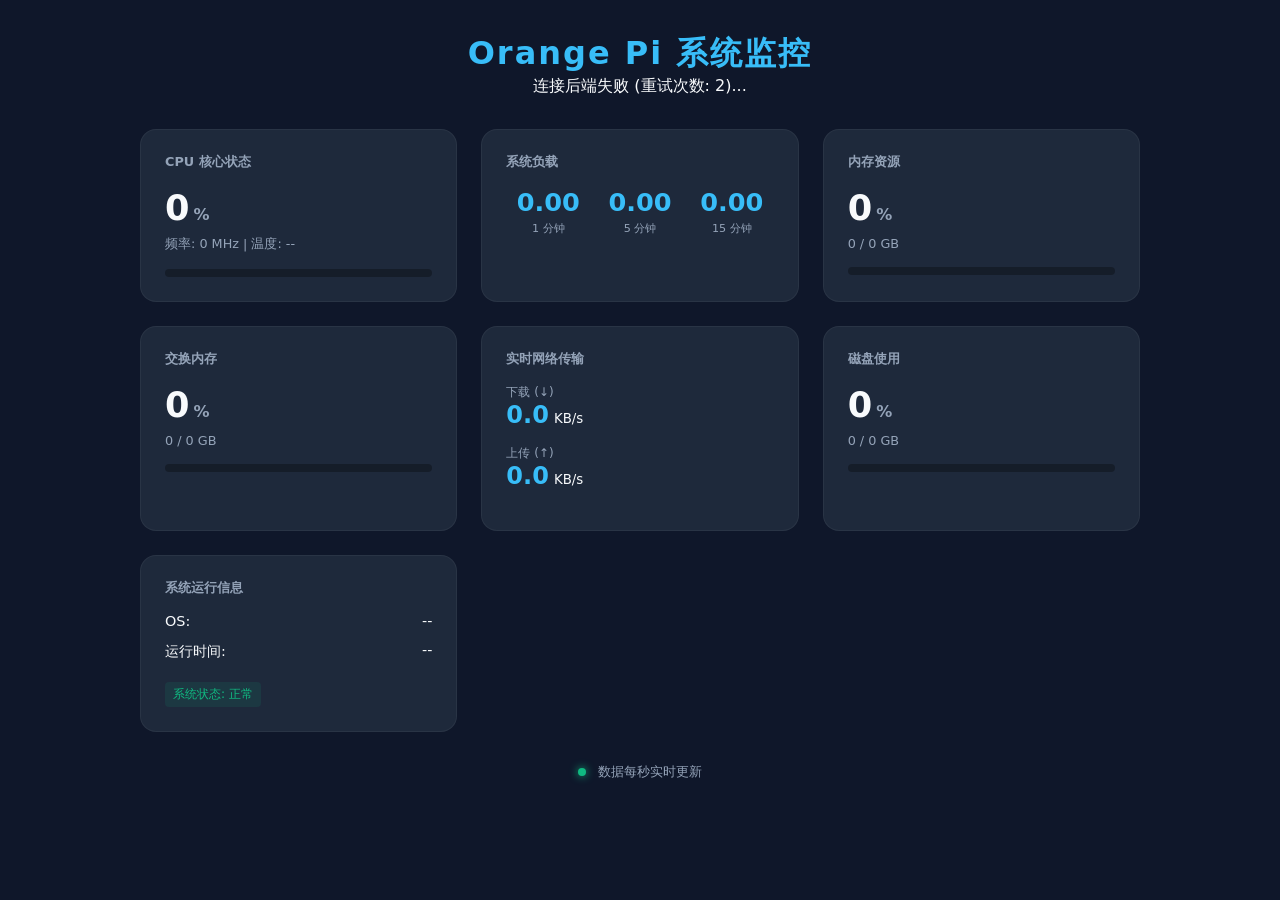
==== index.html @ 9b6dc2a8 "feat: 新增系统负载、交换内存、磁盘使用三张监控卡片 后端 (sensor.go): - SystemStats 新增 load_1/load_5/load_15、swap_usage/swap_" ====
<!DOCTYPE html>
<html lang="zh-CN">

<head>
	<meta charset="UTF-8">
	<meta name="viewport" content="width=device-width, initial-scale=1.0">
	<title>System Monitor</title>
	<link rel="stylesheet" href="static/css/style.css">
</head>

<body>
	<header>
		<h1>Orange Pi 系统监控</h1>
		<p id="local-time">正在连接服务器...</p>
	</header>

	<div class="container">
		<div class="card">
			<div class="card-title">CPU 核心状态</div>
			<div class="card-value"><span id="cpu-usage">0</span><span class="card-unit">%</span></div>
			<p class="card-subtitle">频率: <span id="cpu-freq">0</span> MHz | 温度: <span id="cpu-temp">--</span></p>
			<div class="progress-container">
				<div id="cpu-bar" class="progress-bar"></div>
			</div>
		</div>

		<div class="card">
			<div class="card-title">系统负载</div>
			<div class="load-row">
				<div class="load-item">
					<span class="load-value" id="load-1">0.00</span>
					<span class="load-label">1 分钟</span>
				</div>
				<div class="load-item">
					<span class="load-value" id="load-5">0.00</span>
					<span class="load-label">5 分钟</span>
				</div>
				<div class="load-item">
					<span class="load-value" id="load-15">0.00</span>
					<span class="load-label">15 分钟</span>
				</div>
			</div>
		</div>

		<div class="card">
			<div class="card-title">内存资源</div>
			<div class="card-value"><span id="mem-usage">0</span><span class="card-unit">%</span></div>
			<p id="mem-summary" class="card-subtitle">0 / 0 GB</p>
			<div class="progress-container">
				<div id="mem-bar" class="progress-bar"></div>
			</div>
		</div>

		<div class="card">
			<div class="card-title">交换内存</div>
			<div class="card-value"><span id="swap-usage">0</span><span class="card-unit">%</span></div>
			<p id="swap-summary" class="card-subtitle">0 / 0 GB</p>
			<div class="progress-container">
				<div id="swap-bar" class="progress-bar"></div>
			</div>
		</div>

		<div class="card">
			<div class="card-title">实时网络传输</div>
			<div class="net-item">
				<span class="net-label">下载 (↓)</span>
				<span class="net-speed" id="net-down">0.0</span> <small>KB/s</small>
			</div>
			<div class="net-item">
				<span class="net-label">上传 (↑)</span>
				<span class="net-speed" id="net-up">0.0</span> <small>KB/s</small>
			</div>
		</div>

		<div class="card">
			<div class="card-title">磁盘使用</div>
			<div class="card-value"><span id="disk-usage">0</span><span class="card-unit">%</span></div>
			<p id="disk-summary" class="card-subtitle">0 / 0 GB</p>
			<div class="progress-container">
				<div id="disk-bar" class="progress-bar"></div>
			</div>
		</div>

		<div class="card">
			<div class="card-title">系统运行信息</div>
			<div class="info-row"><span>OS:</span> <span id="sys-os">--</span></div>
			<div class="info-row"><span>运行时间:</span> <span id="sys-uptime">--</span></div>
			<div class="status-badge">系统状态: 正常</div>
		</div>
	</div>

	<div class="status-footer">
		<span class="status-dot"></span> 数据每秒实时更新
	</div>

	<script src="static/js/app.js"></script>
</body>

</html>
---- static/css/style.css ----
:root {
	--bg-color: #0f172a;
	--card-bg: #1e293b;
	--accent-color: #38bdf8;
	--text-main: #f8fafc;
	--text-dim: #94a3b8;
	--success: #10b981;
}

* {
	margin: 0;
	padding: 0;
	box-sizing: border-box;
}

body {
	background-color: var(--bg-color);
	font-family: system-ui, -apple-system, sans-serif;
	color: var(--text-main);
	padding: 2rem;
	display: flex;
	flex-direction: column;
	align-items: center;
}

header {
	text-align: center;
	margin-bottom: 2rem;
}

header h1 {
	color: var(--accent-color);
	letter-spacing: 2px;
}

.container {
	display: grid;
	grid-template-columns: repeat(auto-fit, minmax(240px, 1fr));
	gap: 1.5rem;
	width: 100%;
	max-width: 1000px;
}

.card {
	background: var(--card-bg);
	padding: 1.5rem;
	border-radius: 1rem;
	border: 1px solid rgba(255, 255, 255, 0.05);
}

.card-title {
	color: var(--text-dim);
	font-size: 0.8rem;
	margin-bottom: 1rem;
	font-weight: bold;
}

.card-value {
	font-size: 2.2rem;
	font-weight: 800;
}

.card-unit {
	font-size: 1rem;
	color: var(--text-dim);
	margin-left: 4px;
}

.card-subtitle {
	font-size: 0.8rem;
	color: var(--text-dim);
	margin-top: 8px;
}

.progress-container {
	height: 8px;
	background: rgba(0, 0, 0, 0.3);
	border-radius: 4px;
	margin-top: 1rem;
	overflow: hidden;
}

.progress-bar {
	height: 100%;
	width: 0%;
	background: linear-gradient(90deg, var(--accent-color), #818cf8);
	transition: width 0.5s ease;
}

/* 负载均值 */
.load-row {
	display: flex;
	justify-content: space-between;
	gap: 0.5rem;
}

.load-item {
	text-align: center;
	flex: 1;
}

.load-value {
	display: block;
	font-size: 1.6rem;
	font-weight: 800;
	color: var(--accent-color);
}

.load-label {
	display: block;
	font-size: 0.7rem;
	color: var(--text-dim);
	margin-top: 4px;
}

/* 系统与网络板块特定样式 */
.info-row {
	display: flex;
	justify-content: space-between;
	margin-bottom: 0.8rem;
	font-size: 0.9rem;
}

.status-badge {
	display: inline-block;
	padding: 4px 8px;
	background: rgba(16, 185, 129, 0.1);
	color: var(--success);
	border-radius: 4px;
	font-size: 0.75rem;
	margin-top: 0.5rem;
}

.net-item {
	margin-bottom: 1rem;
}

.net-label {
	display: block;
	font-size: 0.75rem;
	color: var(--text-dim);
}

.net-speed {
	font-size: 1.5rem;
	font-weight: bold;
	color: var(--accent-color);
}

.status-footer {
	margin-top: 2rem;
	color: var(--text-dim);
	font-size: 0.8rem;
}

.status-dot {
	height: 8px;
	width: 8px;
	background: var(--success);
	border-radius: 50%;
	display: inline-block;
	margin-right: 8px;
	box-shadow: 0 0 8px var(--success);
}
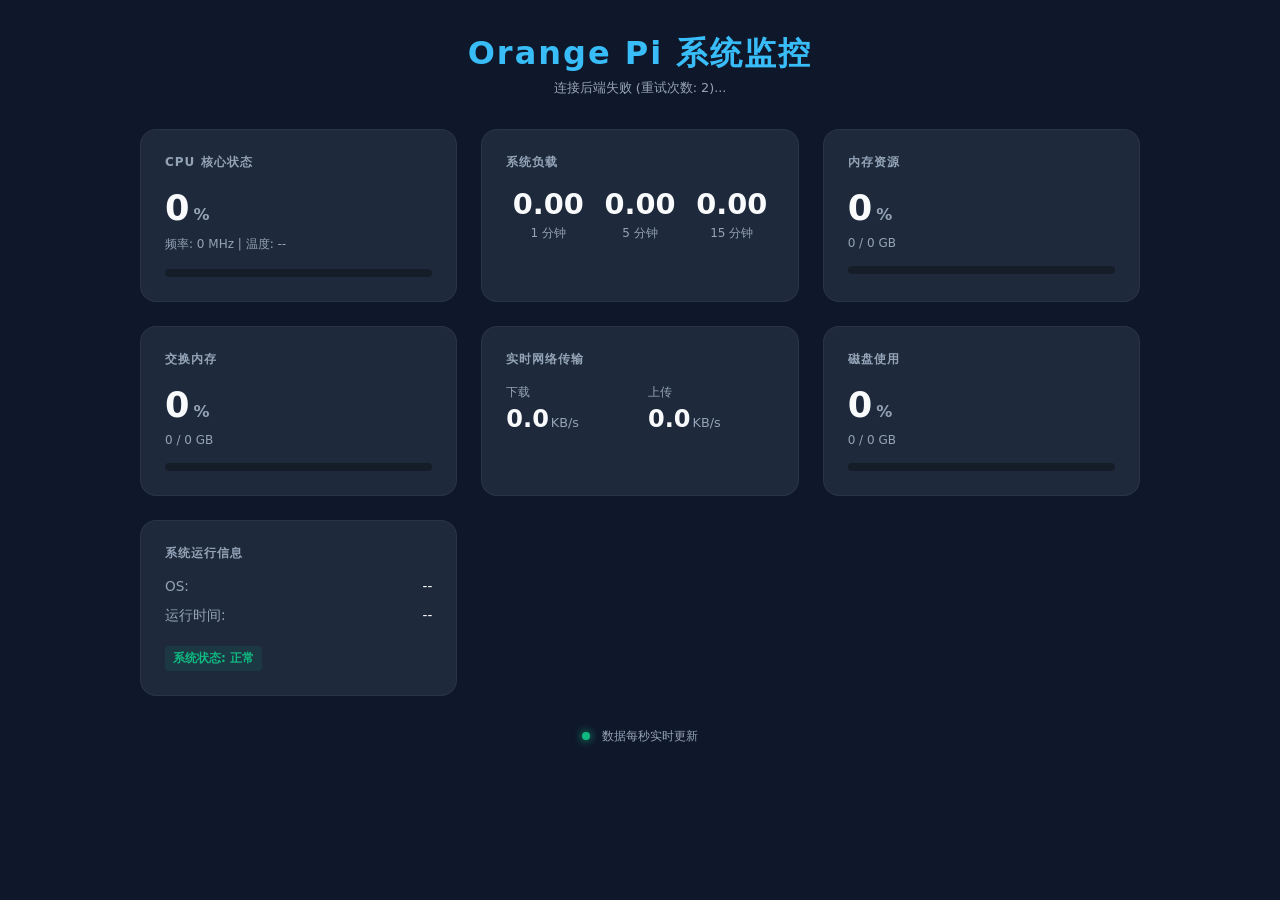
==== commit b4b33e98: "style: 统一卡片字体、颜色、大小，规范化设计体系 统一规则： - 所有主数值: font-weight 800 / color --text-main（不再混用蓝色） - 所有标签/副标题: 0" ====
--- a/index.html
+++ b/index.html
@@ -5,7 +5,7 @@
 	<meta charset="UTF-8">
 	<meta name="viewport" content="width=device-width, initial-scale=1.0">
 	<title>System Monitor</title>
-	<link rel="stylesheet" href="static/css/style.css">
+	<link rel="stylesheet" href="static/css/style.css?v=3">
 </head>
 
 <body>
@@ -62,13 +62,15 @@
 
 		<div class="card">
 			<div class="card-title">实时网络传输</div>
-			<div class="net-item">
-				<span class="net-label">下载 (↓)</span>
-				<span class="net-speed" id="net-down">0.0</span> <small>KB/s</small>
-			</div>
-			<div class="net-item">
-				<span class="net-label">上传 (↑)</span>
-				<span class="net-speed" id="net-up">0.0</span> <small>KB/s</small>
+			<div class="net-row">
+				<div class="net-item">
+					<span class="net-label">下载</span>
+					<span class="net-value" id="net-down">0.0</span><span class="net-unit">KB/s</span>
+				</div>
+				<div class="net-item">
+					<span class="net-label">上传</span>
+					<span class="net-value" id="net-up">0.0</span><span class="net-unit">KB/s</span>
+				</div>
 			</div>
 		</div>
 
@@ -93,7 +95,7 @@
 		<span class="status-dot"></span> 数据每秒实时更新
 	</div>
 
-	<script src="static/js/app.js"></script>
+	<script src="static/js/app.js?v=3"></script>
 </body>
 
 </html>
--- a/static/css/style.css
+++ b/static/css/style.css
@@ -5,6 +5,7 @@
 	--text-main: #f8fafc;
 	--text-dim: #94a3b8;
 	--success: #10b981;
+	--danger: #ef4444;
 }
 
 * {
@@ -31,6 +32,12 @@
 header h1 {
 	color: var(--accent-color);
 	letter-spacing: 2px;
+}
+
+#local-time {
+	color: var(--text-dim);
+	font-size: 0.8rem;
+	margin-top: 4px;
 }
 
 .container {
@@ -41,6 +48,7 @@
 	max-width: 1000px;
 }
 
+/* ===== 卡片容器 ===== */
 .card {
 	background: var(--card-bg);
 	padding: 1.5rem;
@@ -50,11 +58,14 @@
 
 .card-title {
 	color: var(--text-dim);
-	font-size: 0.8rem;
+	font-size: 0.75rem;
+	text-transform: uppercase;
+	letter-spacing: 1px;
 	margin-bottom: 1rem;
-	font-weight: bold;
-}
-
+	font-weight: 600;
+}
+
+/* ===== 主数值（CPU / 内存 / 交换 / 磁盘 通用）===== */
 .card-value {
 	font-size: 2.2rem;
 	font-weight: 800;
@@ -67,11 +78,12 @@
 }
 
 .card-subtitle {
-	font-size: 0.8rem;
+	font-size: 0.75rem;
 	color: var(--text-dim);
 	margin-top: 8px;
 }
 
+/* ===== 进度条（CPU / 内存 / 交换 / 磁盘 通用）===== */
 .progress-container {
 	height: 8px;
 	background: rgba(0, 0, 0, 0.3);
@@ -87,7 +99,7 @@
 	transition: width 0.5s ease;
 }
 
-/* 负载均值 */
+/* ===== 系统负载（三列布局）===== */
 .load-row {
 	display: flex;
 	justify-content: space-between;
@@ -101,24 +113,61 @@
 
 .load-value {
 	display: block;
-	font-size: 1.6rem;
+	font-size: 1.8rem;
 	font-weight: 800;
-	color: var(--accent-color);
 }
 
 .load-label {
 	display: block;
-	font-size: 0.7rem;
+	font-size: 0.75rem;
 	color: var(--text-dim);
 	margin-top: 4px;
 }
 
-/* 系统与网络板块特定样式 */
+/* ===== 实时网络 ===== */
+.net-row {
+	display: flex;
+	justify-content: space-between;
+	gap: 1rem;
+}
+
+.net-item {
+	flex: 1;
+}
+
+.net-label {
+	display: block;
+	font-size: 0.75rem;
+	color: var(--text-dim);
+	margin-bottom: 4px;
+}
+
+.net-value {
+	font-size: 1.5rem;
+	font-weight: 800;
+}
+
+.net-unit {
+	font-size: 0.8rem;
+	color: var(--text-dim);
+	margin-left: 2px;
+}
+
+/* ===== 系统运行信息 ===== */
 .info-row {
 	display: flex;
 	justify-content: space-between;
 	margin-bottom: 0.8rem;
-	font-size: 0.9rem;
+	font-size: 0.85rem;
+	color: var(--text-dim);
+}
+
+.info-row span:first-child {
+	color: var(--text-dim);
+}
+
+.info-row span:last-child {
+	color: var(--text-main);
 }
 
 .status-badge {
@@ -128,29 +177,15 @@
 	color: var(--success);
 	border-radius: 4px;
 	font-size: 0.75rem;
+	font-weight: 600;
 	margin-top: 0.5rem;
 }
 
-.net-item {
-	margin-bottom: 1rem;
-}
-
-.net-label {
-	display: block;
-	font-size: 0.75rem;
-	color: var(--text-dim);
-}
-
-.net-speed {
-	font-size: 1.5rem;
-	font-weight: bold;
-	color: var(--accent-color);
-}
-
+/* ===== 页面底部 ===== */
 .status-footer {
 	margin-top: 2rem;
 	color: var(--text-dim);
-	font-size: 0.8rem;
+	font-size: 0.75rem;
 }
 
 .status-dot {
@@ -161,4 +196,5 @@
 	display: inline-block;
 	margin-right: 8px;
 	box-shadow: 0 0 8px var(--success);
-}
+	vertical-align: middle;
+}
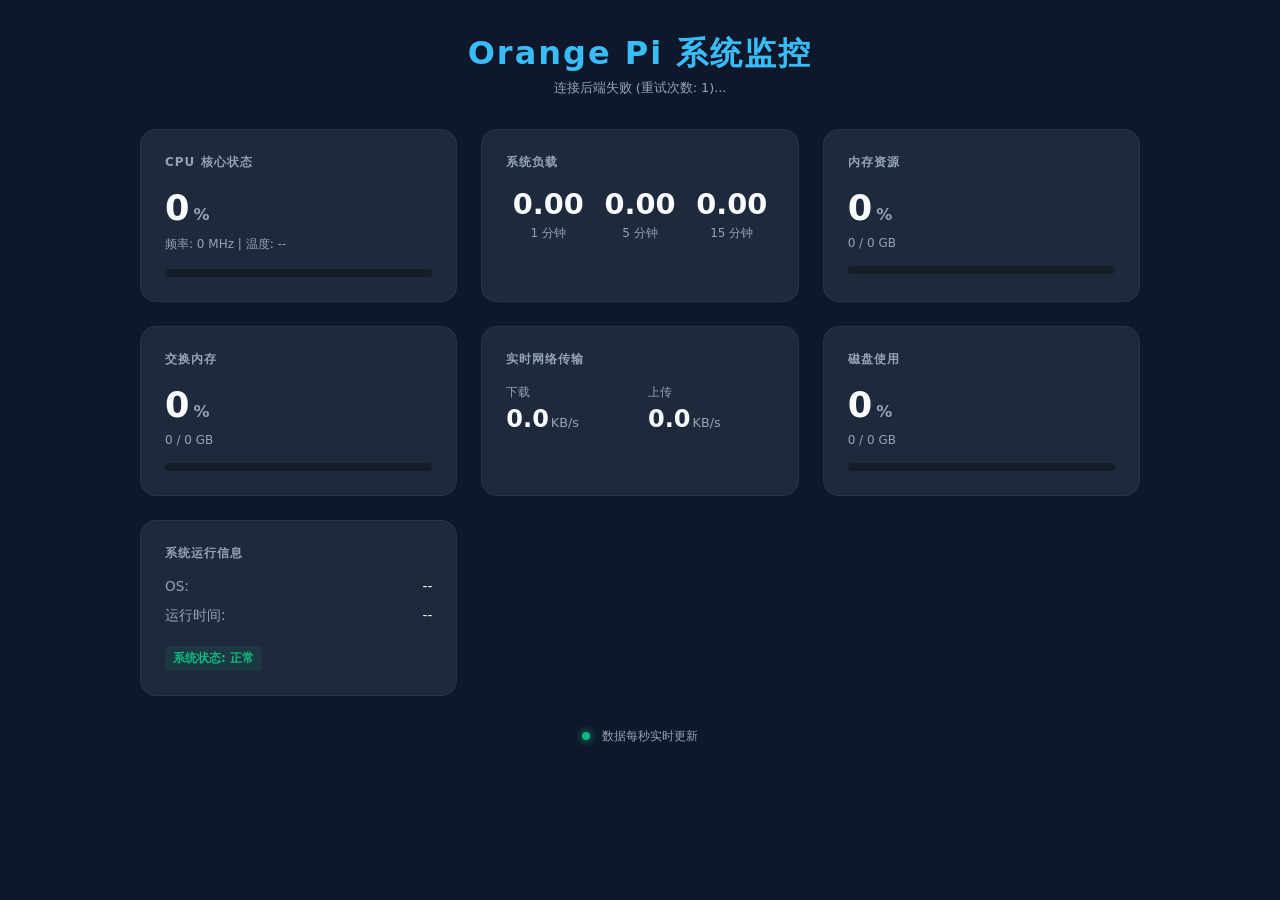
==== commit 24255c9f: "fix: 请求失败时采用指数退避重试，避免服务不可用时大量无效轮询" ====
--- a/index.html
+++ b/index.html
@@ -95,7 +95,7 @@
 		<span class="status-dot"></span> 数据每秒实时更新
 	</div>
 
-	<script src="static/js/app.js?v=3"></script>
+	<script src="static/js/app.js?v=4"></script>
 </body>
 
 </html>
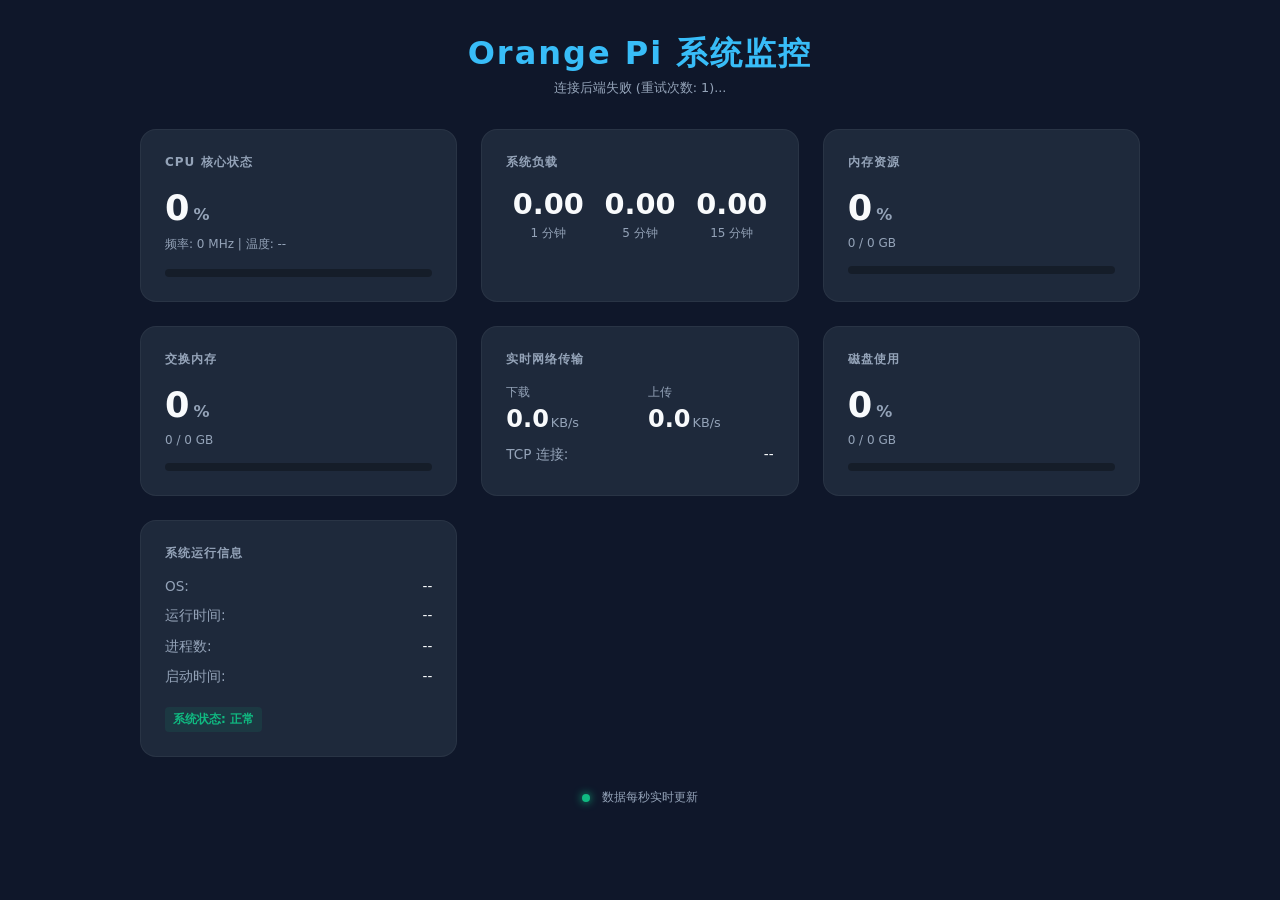
==== commit e921d391: "feat: 显示 TCP 连接数、进程数、系统启动时间" ====
--- a/index.html
+++ b/index.html
@@ -72,6 +72,7 @@
 					<span class="net-value" id="net-up">0.0</span><span class="net-unit">KB/s</span>
 				</div>
 			</div>
+			<div class="info-row" style="margin-top:0.8rem;margin-bottom:0;"><span>TCP 连接:</span> <span id="net-conns">--</span></div>
 		</div>
 
 		<div class="card">
@@ -87,6 +88,8 @@
 			<div class="card-title">系统运行信息</div>
 			<div class="info-row"><span>OS:</span> <span id="sys-os">--</span></div>
 			<div class="info-row"><span>运行时间:</span> <span id="sys-uptime">--</span></div>
+			<div class="info-row"><span>进程数:</span> <span id="sys-procs">--</span></div>
+			<div class="info-row"><span>启动时间:</span> <span id="sys-boot">--</span></div>
 			<div class="status-badge">系统状态: 正常</div>
 		</div>
 	</div>
@@ -95,7 +98,7 @@
 		<span class="status-dot"></span> 数据每秒实时更新
 	</div>
 
-	<script src="static/js/app.js?v=4"></script>
+	<script src="static/js/app.js?v=5"></script>
 </body>
 
 </html>
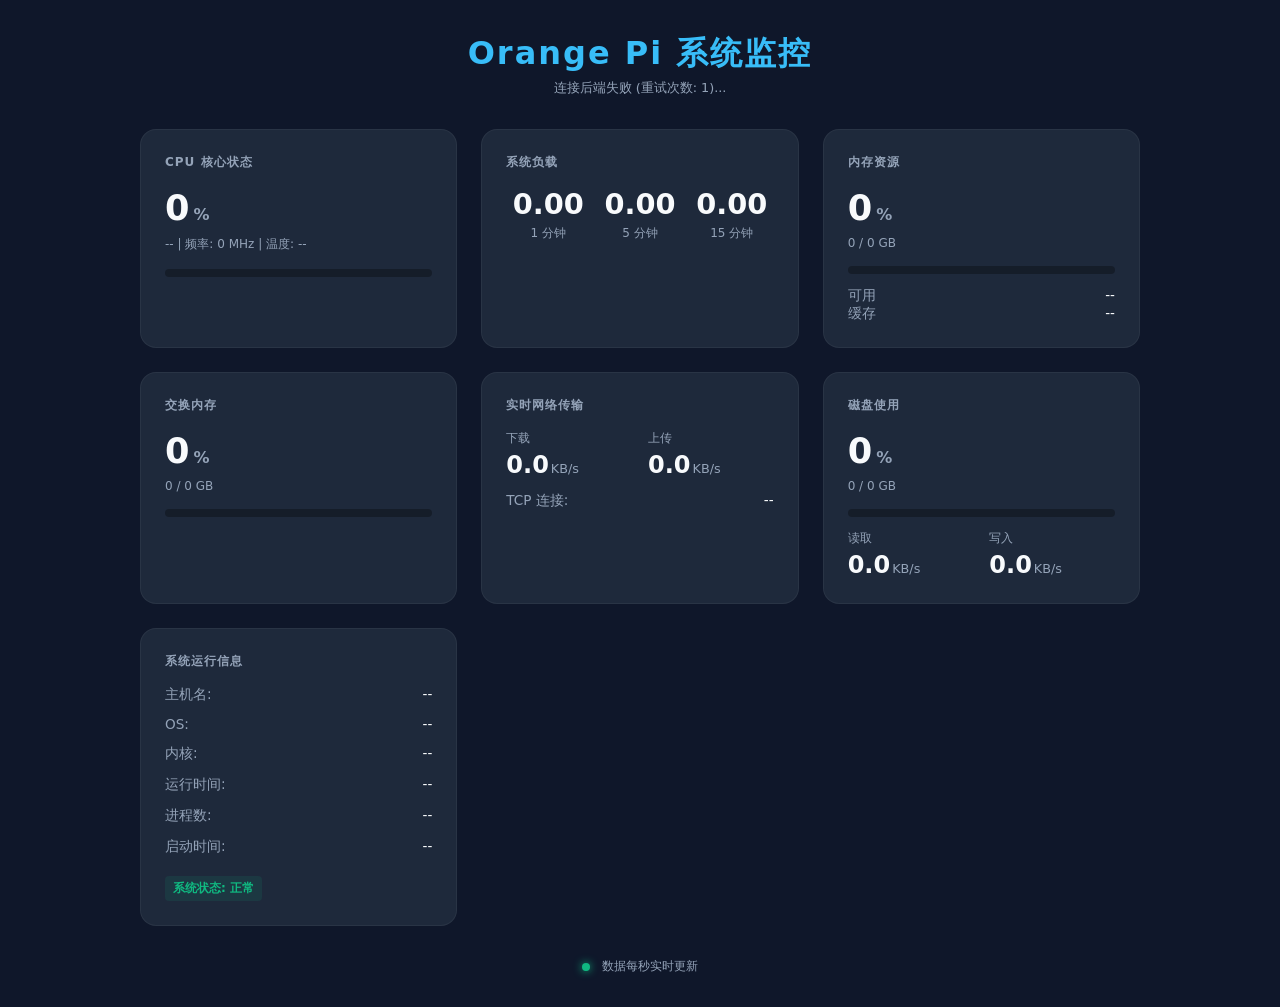
==== commit a3954a84: "feat: 新增 CPU 型号、内存可用/缓存、磁盘读写速率、主机名、内核版本采集展示" ====
--- a/index.html
+++ b/index.html
@@ -18,7 +18,7 @@
 		<div class="card">
 			<div class="card-title">CPU 核心状态</div>
 			<div class="card-value"><span id="cpu-usage">0</span><span class="card-unit">%</span></div>
-			<p class="card-subtitle">频率: <span id="cpu-freq">0</span> MHz | 温度: <span id="cpu-temp">--</span></p>
+			<p class="card-subtitle"><span id="cpu-model">--</span> | 频率: <span id="cpu-freq">0</span> MHz | 温度: <span id="cpu-temp">--</span></p>
 			<div class="progress-container">
 				<div id="cpu-bar" class="progress-bar"></div>
 			</div>
@@ -49,6 +49,8 @@
 			<div class="progress-container">
 				<div id="mem-bar" class="progress-bar"></div>
 			</div>
+			<div class="info-row" style="margin-top:0.8rem;margin-bottom:0;"><span>可用</span> <span id="mem-avail">--</span></div>
+			<div class="info-row" style="margin-bottom:0;"><span>缓存</span> <span id="mem-cached">--</span></div>
 		</div>
 
 		<div class="card">
@@ -82,11 +84,23 @@
 			<div class="progress-container">
 				<div id="disk-bar" class="progress-bar"></div>
 			</div>
+			<div class="net-row" style="margin-top:0.8rem;">
+				<div class="net-item">
+					<span class="net-label">读取</span>
+					<span class="net-value" id="disk-read">0.0</span><span class="net-unit">KB/s</span>
+				</div>
+				<div class="net-item">
+					<span class="net-label">写入</span>
+					<span class="net-value" id="disk-write">0.0</span><span class="net-unit">KB/s</span>
+				</div>
+			</div>
 		</div>
 
 		<div class="card">
 			<div class="card-title">系统运行信息</div>
+			<div class="info-row"><span>主机名:</span> <span id="sys-hostname">--</span></div>
 			<div class="info-row"><span>OS:</span> <span id="sys-os">--</span></div>
+			<div class="info-row"><span>内核:</span> <span id="sys-kernel">--</span></div>
 			<div class="info-row"><span>运行时间:</span> <span id="sys-uptime">--</span></div>
 			<div class="info-row"><span>进程数:</span> <span id="sys-procs">--</span></div>
 			<div class="info-row"><span>启动时间:</span> <span id="sys-boot">--</span></div>
@@ -98,7 +112,7 @@
 		<span class="status-dot"></span> 数据每秒实时更新
 	</div>
 
-	<script src="static/js/app.js?v=5"></script>
+	<script src="static/js/app.js?v=6"></script>
 </body>
 
 </html>
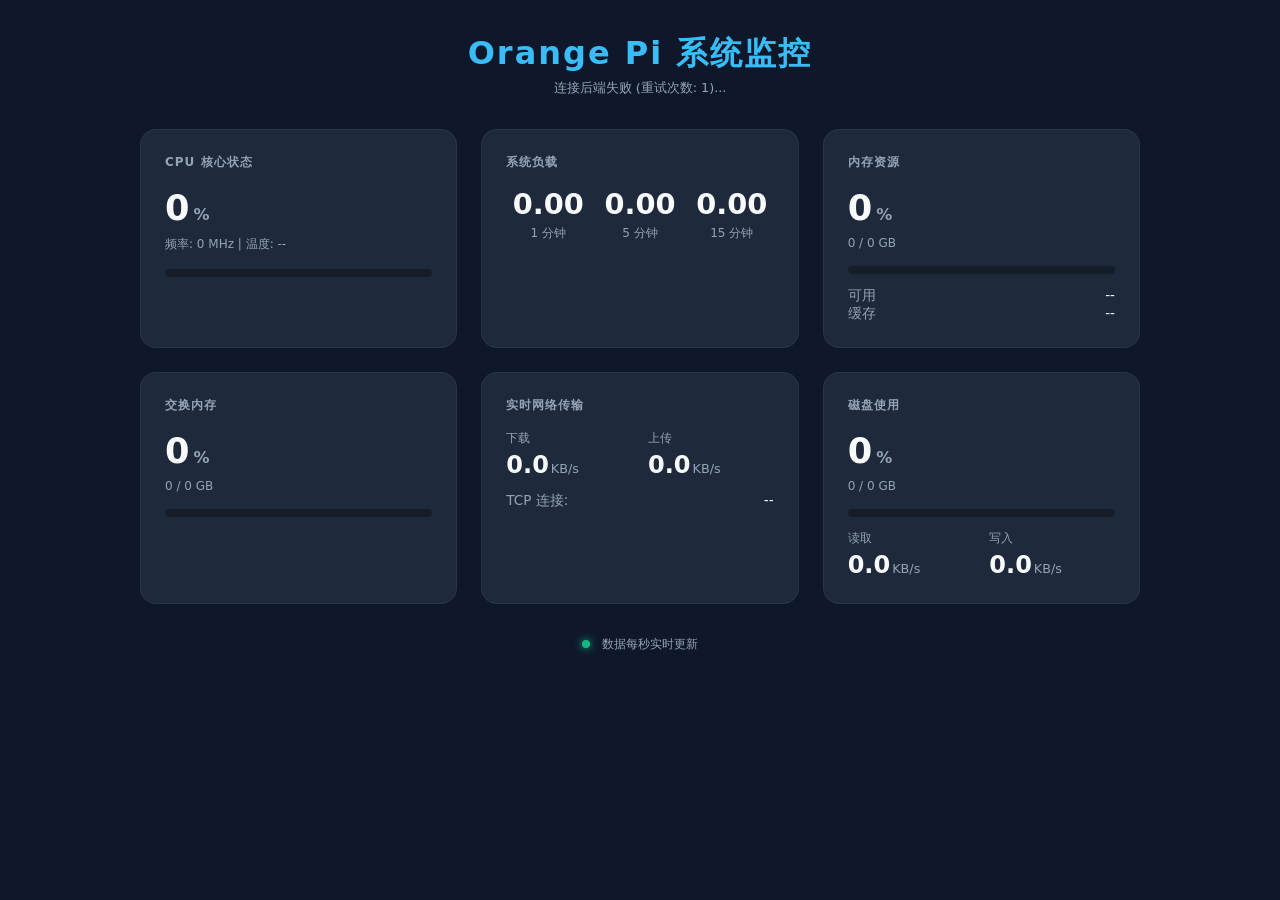
==== commit d8f22f67: "fix: 移除前端暴露的系统敏感信息（主机名、OS版本、内核版本、启动时间、CPU型号） 这些信息组合起来可被用于精准定位已知漏洞（CVE），存在安全隐患。 页面现在仅展示性能指标（CPU、内存、磁盘" ====
--- a/index.html
+++ b/index.html
@@ -18,7 +18,7 @@
 		<div class="card">
 			<div class="card-title">CPU 核心状态</div>
 			<div class="card-value"><span id="cpu-usage">0</span><span class="card-unit">%</span></div>
-			<p class="card-subtitle"><span id="cpu-model">--</span> | 频率: <span id="cpu-freq">0</span> MHz | 温度: <span id="cpu-temp">--</span></p>
+			<p class="card-subtitle">频率: <span id="cpu-freq">0</span> MHz | 温度: <span id="cpu-temp">--</span></p>
 			<div class="progress-container">
 				<div id="cpu-bar" class="progress-bar"></div>
 			</div>
@@ -95,24 +95,13 @@
 				</div>
 			</div>
 		</div>
-
-		<div class="card">
-			<div class="card-title">系统运行信息</div>
-			<div class="info-row"><span>主机名:</span> <span id="sys-hostname">--</span></div>
-			<div class="info-row"><span>OS:</span> <span id="sys-os">--</span></div>
-			<div class="info-row"><span>内核:</span> <span id="sys-kernel">--</span></div>
-			<div class="info-row"><span>运行时间:</span> <span id="sys-uptime">--</span></div>
-			<div class="info-row"><span>进程数:</span> <span id="sys-procs">--</span></div>
-			<div class="info-row"><span>启动时间:</span> <span id="sys-boot">--</span></div>
-			<div class="status-badge">系统状态: 正常</div>
-		</div>
 	</div>
 
 	<div class="status-footer">
 		<span class="status-dot"></span> 数据每秒实时更新
 	</div>
 
-	<script src="static/js/app.js?v=6"></script>
+	<script src="static/js/app.js?v=7"></script>
 </body>
 
 </html>
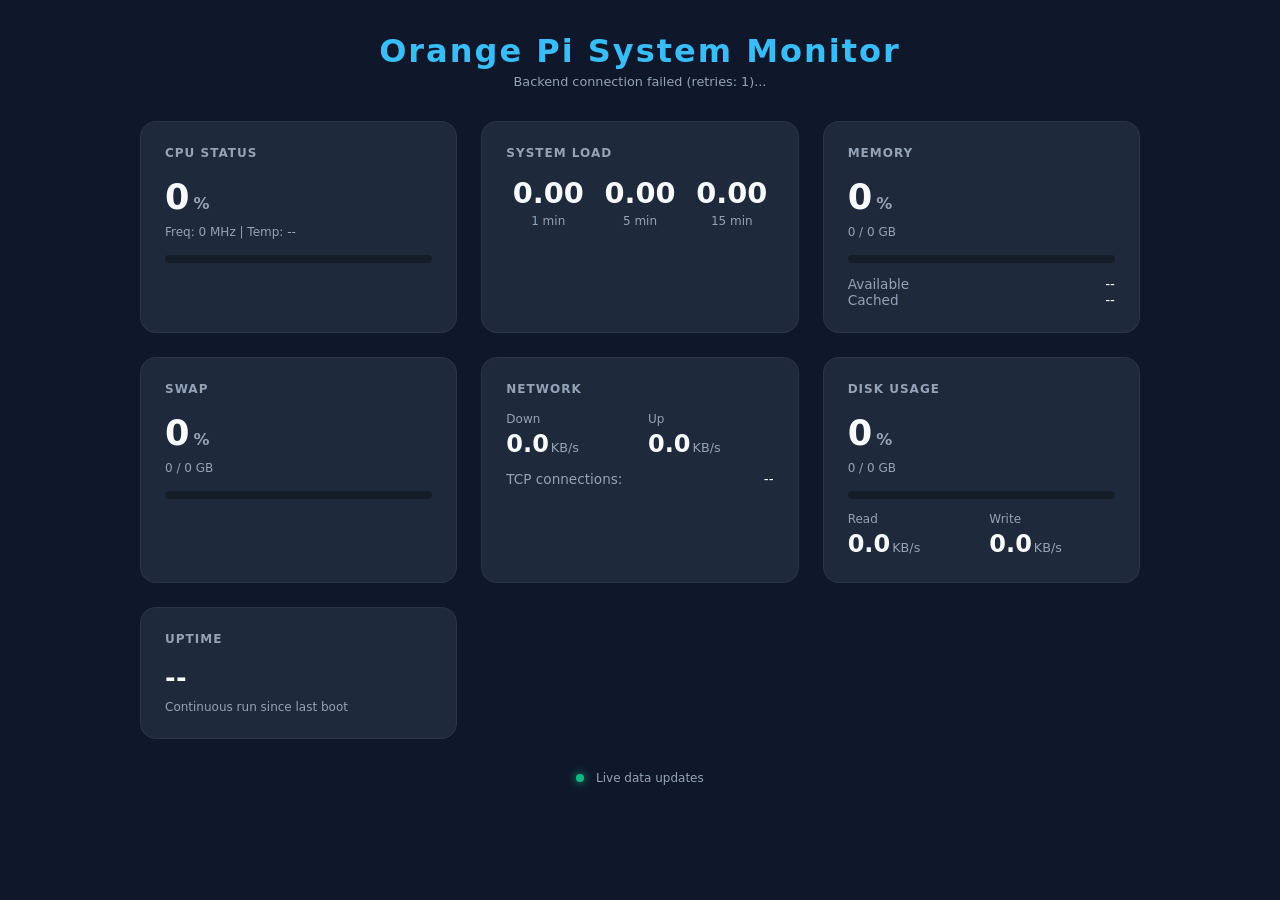
==== commit ce0c30e5: "feat: background collector, uptime card, install/uninstall scripts, full English translation - Colle" ====
--- a/index.html
+++ b/index.html
@@ -1,60 +1,60 @@
 <!DOCTYPE html>
-<html lang="zh-CN">
+<html lang="en">
 
 <head>
 	<meta charset="UTF-8">
 	<meta name="viewport" content="width=device-width, initial-scale=1.0">
 	<title>System Monitor</title>
-	<link rel="stylesheet" href="static/css/style.css?v=3">
+	<link rel="stylesheet" href="static/css/style.css?v=5">
 </head>
 
 <body>
 	<header>
-		<h1>Orange Pi 系统监控</h1>
-		<p id="local-time">正在连接服务器...</p>
+		<h1>Orange Pi System Monitor</h1>
+		<p id="local-time">Connecting to server...</p>
 	</header>
 
 	<div class="container">
 		<div class="card">
-			<div class="card-title">CPU 核心状态</div>
+			<div class="card-title">CPU Status</div>
 			<div class="card-value"><span id="cpu-usage">0</span><span class="card-unit">%</span></div>
-			<p class="card-subtitle">频率: <span id="cpu-freq">0</span> MHz | 温度: <span id="cpu-temp">--</span></p>
+			<p class="card-subtitle">Freq: <span id="cpu-freq">0</span> MHz | Temp: <span id="cpu-temp">--</span></p>
 			<div class="progress-container">
 				<div id="cpu-bar" class="progress-bar"></div>
 			</div>
 		</div>
 
 		<div class="card">
-			<div class="card-title">系统负载</div>
+			<div class="card-title">System Load</div>
 			<div class="load-row">
 				<div class="load-item">
 					<span class="load-value" id="load-1">0.00</span>
-					<span class="load-label">1 分钟</span>
+					<span class="load-label">1 min</span>
 				</div>
 				<div class="load-item">
 					<span class="load-value" id="load-5">0.00</span>
-					<span class="load-label">5 分钟</span>
+					<span class="load-label">5 min</span>
 				</div>
 				<div class="load-item">
 					<span class="load-value" id="load-15">0.00</span>
-					<span class="load-label">15 分钟</span>
+					<span class="load-label">15 min</span>
 				</div>
 			</div>
 		</div>
 
 		<div class="card">
-			<div class="card-title">内存资源</div>
+			<div class="card-title">Memory</div>
 			<div class="card-value"><span id="mem-usage">0</span><span class="card-unit">%</span></div>
 			<p id="mem-summary" class="card-subtitle">0 / 0 GB</p>
 			<div class="progress-container">
 				<div id="mem-bar" class="progress-bar"></div>
 			</div>
-			<div class="info-row" style="margin-top:0.8rem;margin-bottom:0;"><span>可用</span> <span id="mem-avail">--</span></div>
-			<div class="info-row" style="margin-bottom:0;"><span>缓存</span> <span id="mem-cached">--</span></div>
+			<div class="info-row" style="margin-top:0.8rem;margin-bottom:0;"><span>Available</span> <span id="mem-avail">--</span></div>
+			<div class="info-row" style="margin-bottom:0;"><span>Cached</span> <span id="mem-cached">--</span></div>
 		</div>
 
 		<div class="card">
-			<div class="card-title">交换内存</div>
+			<div class="card-title">Swap</div>
 			<div class="card-value"><span id="swap-usage">0</span><span class="card-unit">%</span></div>
 			<p id="swap-summary" class="card-subtitle">0 / 0 GB</p>
 			<div class="progress-container">
@@ -63,22 +63,22 @@
 		</div>
 
 		<div class="card">
-			<div class="card-title">实时网络传输</div>
+			<div class="card-title">Network</div>
 			<div class="net-row">
 				<div class="net-item">
-					<span class="net-label">下载</span>
+					<span class="net-label">Down</span>
 					<span class="net-value" id="net-down">0.0</span><span class="net-unit">KB/s</span>
 				</div>
 				<div class="net-item">
-					<span class="net-label">上传</span>
+					<span class="net-label">Up</span>
 					<span class="net-value" id="net-up">0.0</span><span class="net-unit">KB/s</span>
 				</div>
 			</div>
-			<div class="info-row" style="margin-top:0.8rem;margin-bottom:0;"><span>TCP 连接:</span> <span id="net-conns">--</span></div>
+			<div class="info-row" style="margin-top:0.8rem;margin-bottom:0;"><span>TCP connections:</span> <span id="net-conns">--</span></div>
 		</div>
 
 		<div class="card">
-			<div class="card-title">磁盘使用</div>
+			<div class="card-title">Disk Usage</div>
 			<div class="card-value"><span id="disk-usage">0</span><span class="card-unit">%</span></div>
 			<p id="disk-summary" class="card-subtitle">0 / 0 GB</p>
 			<div class="progress-container">
@@ -86,22 +86,28 @@
 			</div>
 			<div class="net-row" style="margin-top:0.8rem;">
 				<div class="net-item">
-					<span class="net-label">读取</span>
+					<span class="net-label">Read</span>
 					<span class="net-value" id="disk-read">0.0</span><span class="net-unit">KB/s</span>
 				</div>
 				<div class="net-item">
-					<span class="net-label">写入</span>
+					<span class="net-label">Write</span>
 					<span class="net-value" id="disk-write">0.0</span><span class="net-unit">KB/s</span>
 				</div>
 			</div>
 		</div>
+
+		<div class="card">
+			<div class="card-title">Uptime</div>
+			<div class="card-value uptime-value" id="uptime">--</div>
+			<p class="card-subtitle">Continuous run since last boot</p>
+		</div>
 	</div>
 
 	<div class="status-footer">
-		<span class="status-dot"></span> 数据每秒实时更新
+		<span class="status-dot"></span> Live data updates
 	</div>
 
-	<script src="static/js/app.js?v=7"></script>
+	<script src="static/js/app.js?v=9"></script>
 </body>
 
 </html>
--- a/static/css/style.css
+++ b/static/css/style.css
@@ -48,7 +48,7 @@
 	max-width: 1000px;
 }
 
-/* ===== 卡片容器 ===== */
+/* ===== Card container ===== */
 .card {
 	background: var(--card-bg);
 	padding: 1.5rem;
@@ -65,7 +65,7 @@
 	font-weight: 600;
 }
 
-/* ===== 主数值（CPU / 内存 / 交换 / 磁盘 通用）===== */
+/* ===== Primary value (CPU / memory / swap / disk) ===== */
 .card-value {
 	font-size: 2.2rem;
 	font-weight: 800;
@@ -83,7 +83,7 @@
 	margin-top: 8px;
 }
 
-/* ===== 进度条（CPU / 内存 / 交换 / 磁盘 通用）===== */
+/* ===== Progress bar (CPU / memory / swap / disk) ===== */
 .progress-container {
 	height: 8px;
 	background: rgba(0, 0, 0, 0.3);
@@ -99,7 +99,7 @@
 	transition: width 0.5s ease;
 }
 
-/* ===== 系统负载（三列布局）===== */
+/* ===== System load (three columns) ===== */
 .load-row {
 	display: flex;
 	justify-content: space-between;
@@ -124,7 +124,7 @@
 	margin-top: 4px;
 }
 
-/* ===== 实时网络 ===== */
+/* ===== Network ===== */
 .net-row {
 	display: flex;
 	justify-content: space-between;
@@ -153,7 +153,7 @@
 	margin-left: 2px;
 }
 
-/* ===== 系统运行信息 ===== */
+/* ===== Info rows ===== */
 .info-row {
 	display: flex;
 	justify-content: space-between;
@@ -181,7 +181,13 @@
 	margin-top: 0.5rem;
 }
 
-/* ===== 页面底部 ===== */
+/* ===== Uptime ===== */
+.uptime-value {
+	font-size: 1.6rem;
+	letter-spacing: 0.5px;
+}
+
+/* ===== Page footer ===== */
 .status-footer {
 	margin-top: 2rem;
 	color: var(--text-dim);
